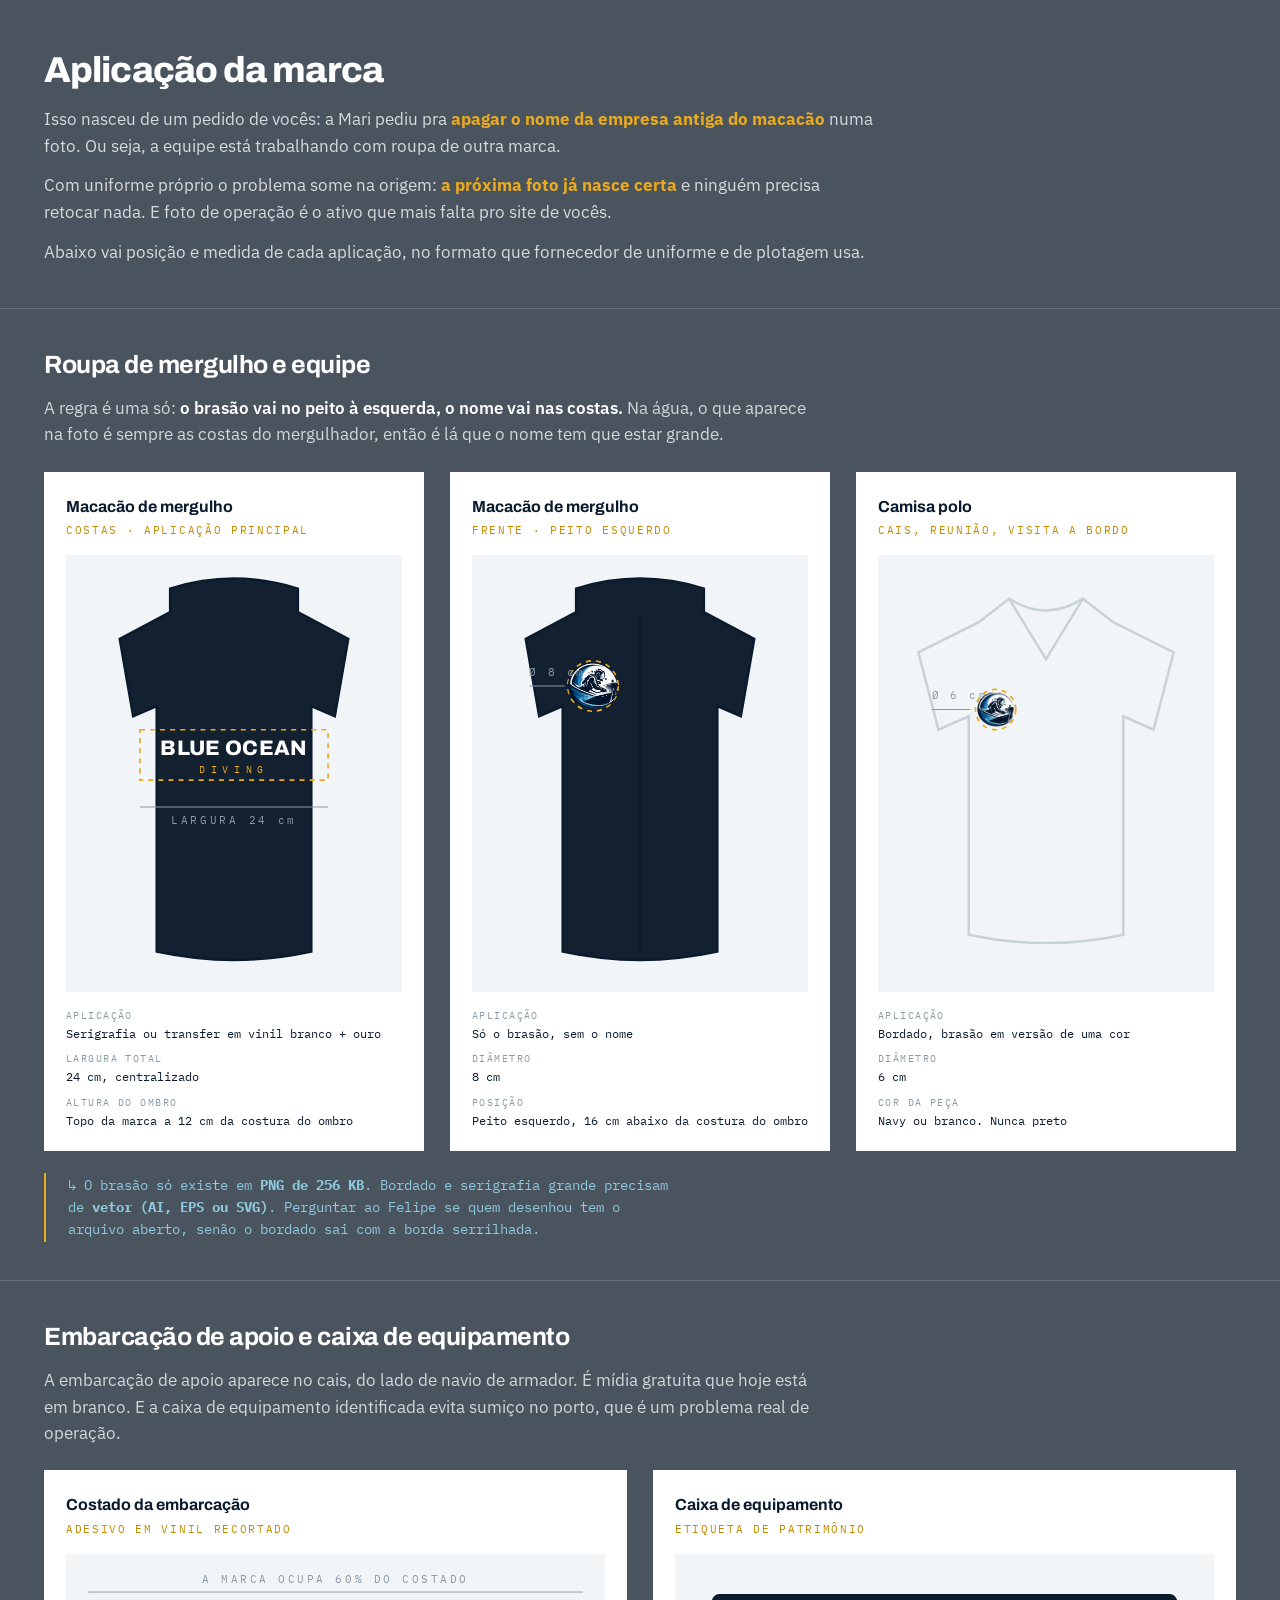
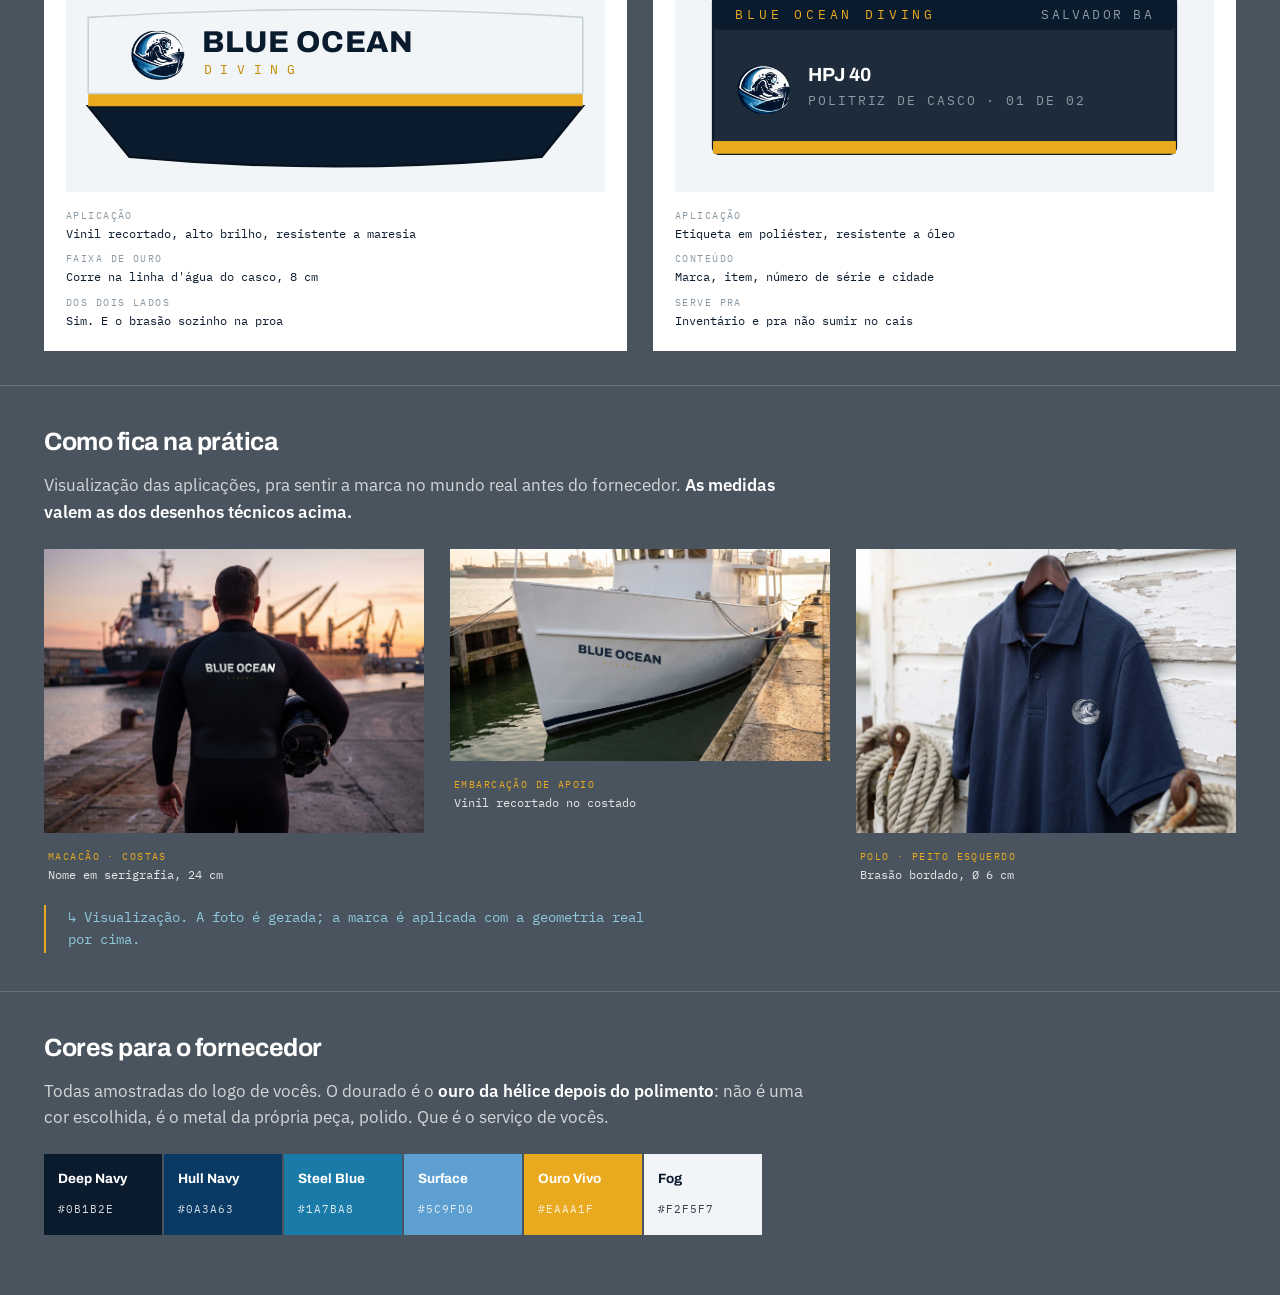
==== aplicacoes.html @ b2a8cc93 "aplicacoes: brasao real nos desenhos, grid cheio, mocks legiveis; pagina no preview Co-Authored-By: " ====
<!doctype html>
<html lang="pt-BR">
<head>
<meta charset="utf-8">
<meta name="viewport" content="width=device-width,initial-scale=1">
<title>Blue Ocean Diving · aplicação da marca</title>
<link href="https://fonts.googleapis.com/css2?family=Archivo:wght@400;500;600;700;800&family=IBM+Plex+Mono:wght@400;500&family=IBM+Plex+Sans:wght@400;500;600&display=swap" rel="stylesheet">
<style>
/* ===========================================================
   BLUE OCEAN DIVING · aplicacao da marca em roupa e barco

   POR QUE ESTA PECA EXISTE: a Mari pediu pra APAGAR
   "NORDESTE EXCELLENCE" do macacao numa foto. Ou seja, a
   equipe esta trabalhando com roupa da empresa antiga. Isso
   resolve na origem: com uniforme proprio, a proxima foto ja
   nasce com a marca certa e nao precisa de retoque.

   ⚠️ DE PROPOSITO NAO SAO MOCKUPS FOTOGRAFICOS.
   Gerador de imagem erra marca geometrica em tecido, sempre.
   Fornecedor de uniforme e de plotagem trabalha com DESENHO
   TECNICO: posicao, medida e cor. E o que esta aqui.
   =========================================================== */
:root{
  --abyss:#0b1b2e; --hull:#0a3a63; --steel:#1a7ba8;
  --surface:#5c9fd0; --ice:#8fc9de; --fog:#f2f5f7;
  --brass:#EAAA1F; --brass-dark:#C28A00;
  --display:'Archivo',system-ui,sans-serif;
  --body:'IBM Plex Sans',system-ui,sans-serif;
  --mono:'IBM Plex Mono',ui-monospace,monospace;
}
*{box-sizing:border-box}
body{margin:0;background:#4a545e;color:#fff;font-family:var(--body);font-size:17px;line-height:1.6}
img{display:block;max-width:100%}
.topo{padding:52px 44px 30px;max-width:920px}
h1{font-family:var(--display);font-weight:800;font-size:36px;letter-spacing:-.025em;margin:0 0 16px;line-height:1.05}
.topo p{color:rgba(255,255,255,.78);margin:0 0 12px}
.topo b{color:var(--brass)}
.bloco{padding:36px 44px 12px;border-top:1px solid rgba(255,255,255,.16)}
h2{font-family:var(--display);font-weight:700;font-size:25px;letter-spacing:-.02em;margin:0 0 10px}
.nota{color:rgba(255,255,255,.76);max-width:78ch;margin:0 0 24px;font-size:16.5px}
.nota b{color:#fff;font-weight:600}
.pecas{display:grid;grid-template-columns:repeat(auto-fit,minmax(300px,1fr));gap:26px;align-items:start;margin-bottom:22px;max-width:1200px}
.item{background:#fff;color:var(--abyss);padding:22px}
.item .tit{font-family:var(--display);font-weight:700;font-size:16px;margin-bottom:3px}
.item .sub{font-family:var(--mono);font-size:10.5px;letter-spacing:.16em;text-transform:uppercase;color:var(--brass-dark);margin-bottom:16px}
.item svg{display:block;width:100%;height:auto;background:var(--fog)}
.item dl{margin:16px 0 0;font-size:13px}
.item dt{font-family:var(--mono);font-size:9.5px;letter-spacing:.15em;text-transform:uppercase;color:#8b9aa5;margin-top:9px}
.item dd{margin:2px 0 0;font-family:var(--mono);font-size:12px;line-height:1.45;color:var(--abyss)}
.cores{display:flex;gap:2px;flex-wrap:wrap;margin-top:22px}
.cor{width:118px;padding:14px;color:#fff}
.cor b{display:block;font-family:var(--display);font-size:13.5px;margin-bottom:4px}
.cor span{font-family:var(--mono);font-size:10.5px;letter-spacing:.09em;opacity:.82}
.mock-leg dt{color:var(--brass)!important}
.mock-leg dd{color:rgba(255,255,255,.85)!important}
.alerta{
  border-left:2px solid var(--brass);padding:2px 0 2px 22px;margin:0 0 26px;
  font-family:var(--mono);font-size:13.5px;color:var(--ice);max-width:78ch;
}
</style>
</head>
<body>

<div class="topo">
  <h1>Aplicação da marca</h1>
  <p>Isso nasceu de um pedido de vocês: a Mari pediu pra <b>apagar o nome da empresa antiga do macacão</b> numa foto. Ou seja, a equipe está trabalhando com roupa de outra marca.</p>
  <p>Com uniforme próprio o problema some na origem: <b>a próxima foto já nasce certa</b> e ninguém precisa retocar nada. E foto de operação é o ativo que mais falta pro site de vocês.</p>
  <p>Abaixo vai posição e medida de cada aplicação, no formato que fornecedor de uniforme e de plotagem usa.</p>
</div>

<div class="bloco">
  <h2>Roupa de mergulho e equipe</h2>
  <p class="nota">A regra é uma só: <b>o brasão vai no peito à esquerda, o nome vai nas costas.</b> Na água, o que aparece na foto é sempre as costas do mergulhador, então é lá que o nome tem que estar grande.</p>

  <div class="pecas">

    <div class="item">
      <div class="tit">Macacão de mergulho</div>
      <div class="sub">Costas · aplicação principal</div>
      <svg viewBox="0 0 200 260">
        <path d="M62 34 L62 20 Q100 8 138 20 L138 34 L168 50 L160 96 L146 90 L146 236 Q100 246 54 236 L54 90 L40 96 L32 50 Z" fill="#12202f" stroke="#0b1b2e" stroke-width="1.5"/>
        <rect x="44" y="104" width="112" height="30" fill="none" stroke="#EAAA1F" stroke-width="1" stroke-dasharray="3 3"/>
        <text x="100" y="119" text-anchor="middle" fill="#fff" font-family="Archivo,sans-serif" font-weight="800" font-size="12.5" letter-spacing=".2">BLUE OCEAN</text>
        <text x="100" y="130" text-anchor="middle" fill="#EAAA1F" font-family="IBM Plex Mono,monospace" font-size="6.2" letter-spacing="3.4">DIVING</text>
        <line x1="44" y1="150" x2="156" y2="150" stroke="#8b9aa5" stroke-width=".6"/>
        <text x="100" y="160" text-anchor="middle" fill="#8b9aa5" font-family="IBM Plex Mono,monospace" font-size="6.5" letter-spacing="1.6">LARGURA 24 cm</text>
      </svg>
      <dl>
        <dt>Aplicação</dt><dd>Serigrafia ou transfer em vinil branco + ouro</dd>
        <dt>Largura total</dt><dd>24 cm, centralizado</dd>
        <dt>Altura do ombro</dt><dd>Topo da marca a 12 cm da costura do ombro</dd>
      </dl>
    </div>

    <div class="item">
      <div class="tit">Macacão de mergulho</div>
      <div class="sub">Frente · peito esquerdo</div>
      <svg viewBox="0 0 200 260">
        <path d="M62 34 L62 20 Q100 8 138 20 L138 34 L168 50 L160 96 L146 90 L146 236 Q100 246 54 236 L54 90 L40 96 L32 50 Z" fill="#12202f" stroke="#0b1b2e" stroke-width="1.5"/>
        <line x1="100" y1="34" x2="100" y2="236" stroke="#0b1b2e" stroke-width="1"/>
        <circle cx="72" cy="78" r="15" fill="none" stroke="#EAAA1F" stroke-width="1" stroke-dasharray="3 3"/>
        <image href="img/logo.png" x="57" y="63" width="30" height="30"/>
        <line x1="34" y1="78" x2="55" y2="78" stroke="#8b9aa5" stroke-width=".6"/>
        <text x="34" y="72" fill="#8b9aa5" font-family="IBM Plex Mono,monospace" font-size="6.5" letter-spacing="1.4">&#216; 8 cm</text>
      </svg>
      <dl>
        <dt>Aplicação</dt><dd>Só o brasão, sem o nome</dd>
        <dt>Diâmetro</dt><dd>8 cm</dd>
        <dt>Posição</dt><dd>Peito esquerdo, 16 cm abaixo da costura do ombro</dd>
      </dl>
    </div>

    <div class="item">
      <div class="tit">Camisa polo</div>
      <div class="sub">Cais, reunião, visita a bordo</div>
      <svg viewBox="0 0 200 260">
        <path d="M60 40 L78 26 Q100 40 122 26 L140 40 L176 58 L164 104 L146 96 L146 226 Q100 236 54 226 L54 96 L36 104 L24 58 Z" fill="#f2f5f7" stroke="#c8d2d9" stroke-width="1.5"/>
        <path d="M78 26 L100 62 L122 26" fill="none" stroke="#c8d2d9" stroke-width="1.5"/>
        <circle cx="70" cy="92" r="12" fill="none" stroke="#EAAA1F" stroke-width="1" stroke-dasharray="3 3"/>
        <image href="img/logo.png" x="59" y="81" width="22" height="22"/>
        <line x1="32" y1="92" x2="55" y2="92" stroke="#8b9aa5" stroke-width=".6"/>
        <text x="32" y="86" fill="#8b9aa5" font-family="IBM Plex Mono,monospace" font-size="6.5" letter-spacing="1.4">&#216; 6 cm</text>
      </svg>
      <dl>
        <dt>Aplicação</dt><dd>Bordado, brasão em versão de uma cor</dd>
        <dt>Diâmetro</dt><dd>6 cm</dd>
        <dt>Cor da peça</dt><dd>Navy ou branco. Nunca preto</dd>
      </dl>
    </div>

  </div>

  <p class="alerta">↳ O brasão só existe em <b>PNG de 256 KB</b>. Bordado e serigrafia grande precisam de <b>vetor (AI, EPS ou SVG)</b>. Perguntar ao Felipe se quem desenhou tem o arquivo aberto, senão o bordado sai com a borda serrilhada.</p>
</div>

<div class="bloco">
  <h2>Embarcação de apoio e caixa de equipamento</h2>
  <p class="nota">A embarcação de apoio aparece no cais, do lado de navio de armador. É mídia gratuita que hoje está em branco. E a caixa de equipamento identificada evita sumiço no porto, que é um problema real de operação.</p>

  <div class="pecas">

    <div class="item">
      <div class="tit">Costado da embarcação</div>
      <div class="sub">Adesivo em vinil recortado</div>
      <svg viewBox="0 0 340 150">
        <path d="M14 96 L326 96 L300 128 Q170 140 40 128 Z" fill="#0b1b2e" stroke="#08121f" stroke-width="1.5"/>
        <path d="M14 96 L326 96 L326 88 L14 88 Z" fill="#EAAA1F"/>
        <path d="M14 88 L326 88 L326 40 Q170 30 14 40 Z" fill="#f2f5f7" stroke="#c8d2d9" stroke-width="1"/>
        <image href="img/logo.png" x="41" y="47" width="34" height="34"/>
        <text x="86" y="62" fill="#0b1b2e" font-family="Archivo,sans-serif" font-weight="800" font-size="19" letter-spacing=".4">BLUE OCEAN</text>
        <text x="87" y="76" fill="#C28A00" font-family="IBM Plex Mono,monospace" font-size="8" letter-spacing="5.4">DIVING</text>
        <line x1="14" y1="24" x2="326" y2="24" stroke="#8b9aa5" stroke-width=".6"/>
        <text x="170" y="18" text-anchor="middle" fill="#8b9aa5" font-family="IBM Plex Mono,monospace" font-size="7" letter-spacing="1.6">A MARCA OCUPA 60% DO COSTADO</text>
      </svg>
      <dl>
        <dt>Aplicação</dt><dd>Vinil recortado, alto brilho, resistente a maresia</dd>
        <dt>Faixa de ouro</dt><dd>Corre na linha d'água do casco, 8 cm</dd>
        <dt>Dos dois lados</dt><dd>Sim. E o brasão sozinho na proa</dd>
      </dl>
    </div>

    <div class="item">
      <div class="tit">Caixa de equipamento</div>
      <div class="sub">Etiqueta de patrimônio</div>
      <svg viewBox="0 0 340 150">
        <rect x="24" y="26" width="292" height="100" rx="4" fill="#1d2b3a" stroke="#0b1b2e" stroke-width="1.5"/>
        <rect x="24" y="26" width="292" height="22" rx="4" fill="#0b1b2e"/>
        <text x="38" y="41" fill="#EAAA1F" font-family="IBM Plex Mono,monospace" font-size="8.5" letter-spacing="2.4">BLUE OCEAN DIVING</text>
        <text x="302" y="41" text-anchor="end" fill="#8b9aa5" font-family="IBM Plex Mono,monospace" font-size="8" letter-spacing="1.4">SALVADOR BA</text>
        <image href="img/logo.png" x="39" y="69" width="34" height="34"/>
        <text x="84" y="80" fill="#fff" font-family="Archivo,sans-serif" font-weight="700" font-size="12">HPJ 40</text>
        <text x="84" y="95" fill="#8b9aa5" font-family="IBM Plex Mono,monospace" font-size="8" letter-spacing="1.2">POLITRIZ DE CASCO · 01 DE 02</text>
        <rect x="24" y="118" width="292" height="8" fill="#EAAA1F"/>
      </svg>
      <dl>
        <dt>Aplicação</dt><dd>Etiqueta em poliéster, resistente a óleo</dd>
        <dt>Conteúdo</dt><dd>Marca, item, número de série e cidade</dd>
        <dt>Serve pra</dt><dd>Inventário e pra não sumir no cais</dd>
      </dl>
    </div>

  </div>
</div>

<div class="bloco">
  <h2>Como fica na prática</h2>
  <p class="nota">Visualização das aplicações, pra sentir a marca no mundo real antes do fornecedor. <b>As medidas valem as dos desenhos técnicos acima.</b></p>
  <div class="pecas">
    <div class="item" style="padding:0;background:none"><img src="img/mocks/macacao.jpg" alt=""><dl style="padding:0 4px" class="mock-leg"><dt>Macacão · costas</dt><dd>Nome em serigrafia, 24 cm</dd></dl></div>
    <div class="item" style="padding:0;background:none"><img src="img/mocks/barco.jpg" alt=""><dl style="padding:0 4px" class="mock-leg"><dt>Embarcação de apoio</dt><dd>Vinil recortado no costado</dd></dl></div>
    <div class="item" style="padding:0;background:none"><img src="img/mocks/polo.jpg" alt=""><dl style="padding:0 4px" class="mock-leg"><dt>Polo · peito esquerdo</dt><dd>Brasão bordado, Ø 6 cm</dd></dl></div>
  </div>
  <p class="alerta" style="margin-top:8px">↳ Visualização. A foto é gerada; a marca é aplicada com a geometria real por cima.</p>
</div>

<div class="bloco" style="border-bottom:0;padding-bottom:60px">
  <h2>Cores para o fornecedor</h2>
  <p class="nota">Todas amostradas do logo de vocês. O dourado é o <b>ouro da hélice depois do polimento</b>: não é uma cor escolhida, é o metal da própria peça, polido. Que é o serviço de vocês.</p>
  <div class="cores">
    <div class="cor" style="background:#0b1b2e"><b>Deep Navy</b><span>#0B1B2E</span></div>
    <div class="cor" style="background:#0a3a63"><b>Hull Navy</b><span>#0A3A63</span></div>
    <div class="cor" style="background:#1a7ba8"><b>Steel Blue</b><span>#1A7BA8</span></div>
    <div class="cor" style="background:#5c9fd0"><b>Surface</b><span>#5C9FD0</span></div>
    <div class="cor" style="background:#EAAA1F"><b>Ouro Vivo</b><span>#EAAA1F</span></div>
    <div class="cor" style="background:#f2f5f7;color:#0b1b2e"><b>Fog</b><span>#F2F5F7</span></div>
  </div>
</div>

</body>
</html>
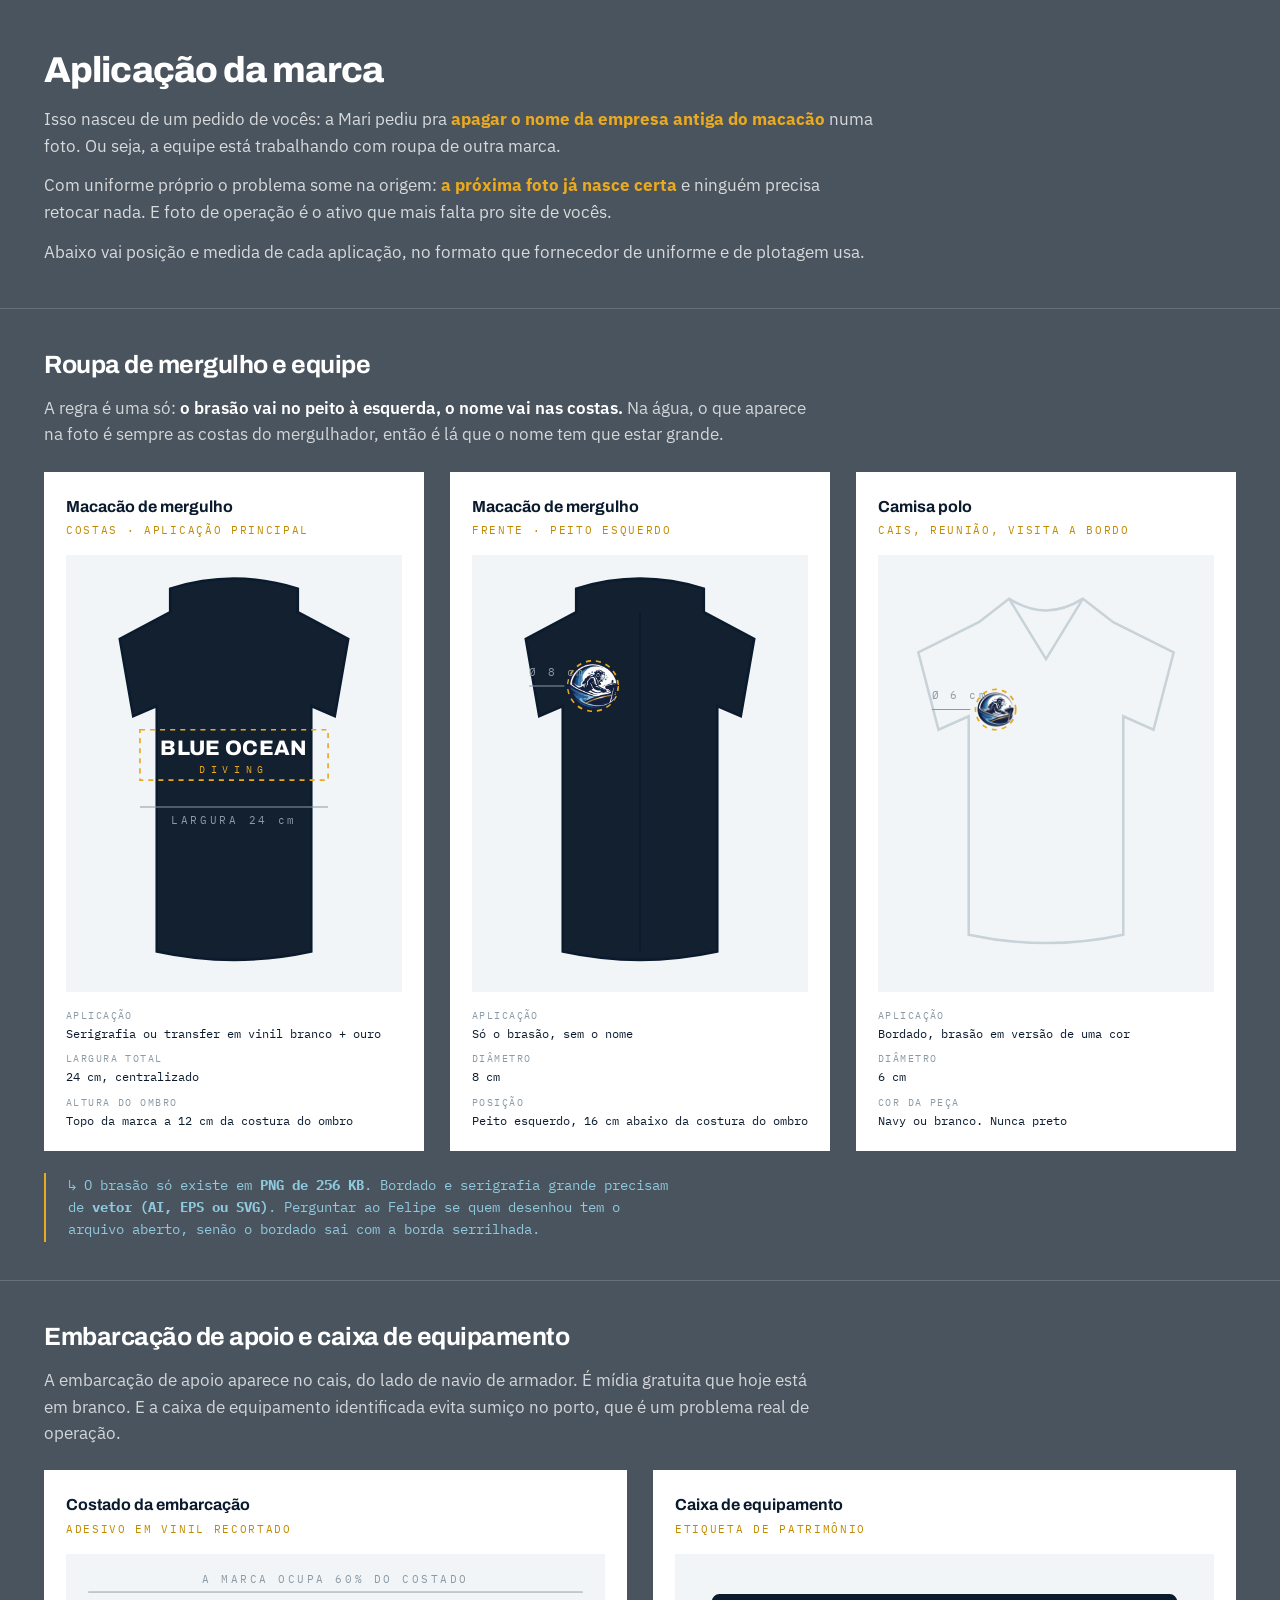
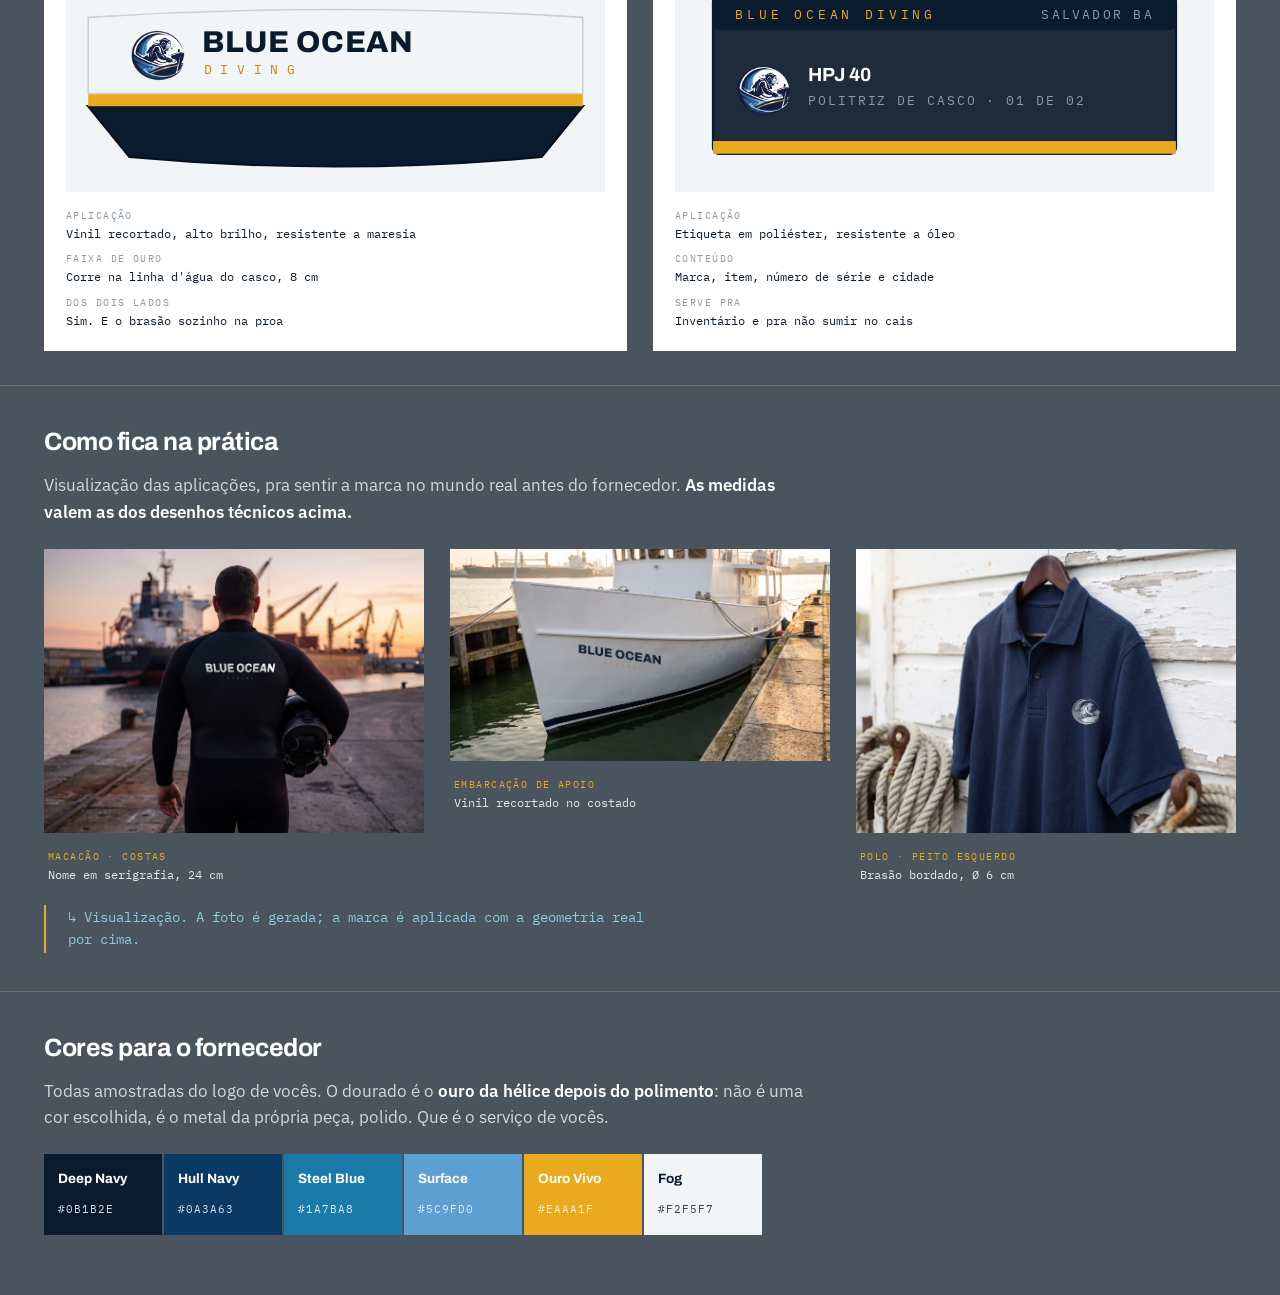
==== commit 497c9183: "Logo escolhida (2, linha d'agua), papelaria C e email do dominio novo Logo: brasao recortado do 4K p" ====
--- a/aplicacoes.html
+++ b/aplicacoes.html
@@ -99,7 +99,7 @@
         <path d="M62 34 L62 20 Q100 8 138 20 L138 34 L168 50 L160 96 L146 90 L146 236 Q100 246 54 236 L54 90 L40 96 L32 50 Z" fill="#12202f" stroke="#0b1b2e" stroke-width="1.5"/>
         <line x1="100" y1="34" x2="100" y2="236" stroke="#0b1b2e" stroke-width="1"/>
         <circle cx="72" cy="78" r="15" fill="none" stroke="#EAAA1F" stroke-width="1" stroke-dasharray="3 3"/>
-        <image href="img/logo.png" x="57" y="63" width="30" height="30"/>
+        <image href="img/logo.png?v=5" x="57" y="63" width="30" height="30"/>
         <line x1="34" y1="78" x2="55" y2="78" stroke="#8b9aa5" stroke-width=".6"/>
         <text x="34" y="72" fill="#8b9aa5" font-family="IBM Plex Mono,monospace" font-size="6.5" letter-spacing="1.4">&#216; 8 cm</text>
       </svg>
@@ -117,7 +117,7 @@
         <path d="M60 40 L78 26 Q100 40 122 26 L140 40 L176 58 L164 104 L146 96 L146 226 Q100 236 54 226 L54 96 L36 104 L24 58 Z" fill="#f2f5f7" stroke="#c8d2d9" stroke-width="1.5"/>
         <path d="M78 26 L100 62 L122 26" fill="none" stroke="#c8d2d9" stroke-width="1.5"/>
         <circle cx="70" cy="92" r="12" fill="none" stroke="#EAAA1F" stroke-width="1" stroke-dasharray="3 3"/>
-        <image href="img/logo.png" x="59" y="81" width="22" height="22"/>
+        <image href="img/logo.png?v=5" x="59" y="81" width="22" height="22"/>
         <line x1="32" y1="92" x2="55" y2="92" stroke="#8b9aa5" stroke-width=".6"/>
         <text x="32" y="86" fill="#8b9aa5" font-family="IBM Plex Mono,monospace" font-size="6.5" letter-spacing="1.4">&#216; 6 cm</text>
       </svg>
@@ -146,7 +146,7 @@
         <path d="M14 96 L326 96 L300 128 Q170 140 40 128 Z" fill="#0b1b2e" stroke="#08121f" stroke-width="1.5"/>
         <path d="M14 96 L326 96 L326 88 L14 88 Z" fill="#EAAA1F"/>
         <path d="M14 88 L326 88 L326 40 Q170 30 14 40 Z" fill="#f2f5f7" stroke="#c8d2d9" stroke-width="1"/>
-        <image href="img/logo.png" x="41" y="47" width="34" height="34"/>
+        <image href="img/logo.png?v=5" x="41" y="47" width="34" height="34"/>
         <text x="86" y="62" fill="#0b1b2e" font-family="Archivo,sans-serif" font-weight="800" font-size="19" letter-spacing=".4">BLUE OCEAN</text>
         <text x="87" y="76" fill="#C28A00" font-family="IBM Plex Mono,monospace" font-size="8" letter-spacing="5.4">DIVING</text>
         <line x1="14" y1="24" x2="326" y2="24" stroke="#8b9aa5" stroke-width=".6"/>
@@ -167,7 +167,7 @@
         <rect x="24" y="26" width="292" height="22" rx="4" fill="#0b1b2e"/>
         <text x="38" y="41" fill="#EAAA1F" font-family="IBM Plex Mono,monospace" font-size="8.5" letter-spacing="2.4">BLUE OCEAN DIVING</text>
         <text x="302" y="41" text-anchor="end" fill="#8b9aa5" font-family="IBM Plex Mono,monospace" font-size="8" letter-spacing="1.4">SALVADOR BA</text>
-        <image href="img/logo.png" x="39" y="69" width="34" height="34"/>
+        <image href="img/logo.png?v=5" x="39" y="69" width="34" height="34"/>
         <text x="84" y="80" fill="#fff" font-family="Archivo,sans-serif" font-weight="700" font-size="12">HPJ 40</text>
         <text x="84" y="95" fill="#8b9aa5" font-family="IBM Plex Mono,monospace" font-size="8" letter-spacing="1.2">POLITRIZ DE CASCO · 01 DE 02</text>
         <rect x="24" y="118" width="292" height="8" fill="#EAAA1F"/>
